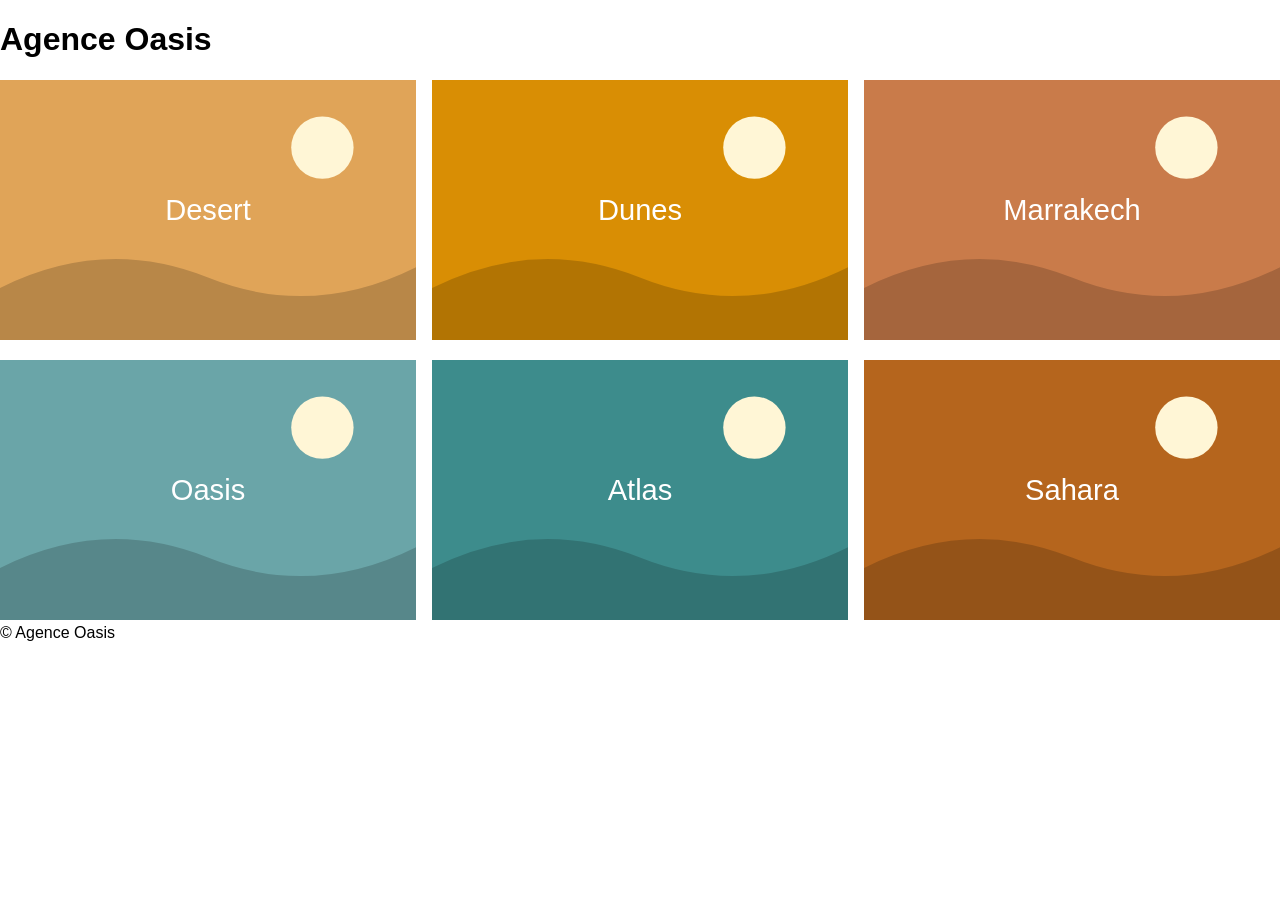
==== Tp7_grid/oasis/index.html @ 4e4cbb76 "saving" ====
<!DOCTYPE html>
<html lang="fr">
<head>
  <meta charset="UTF-8">
  <!-- ERREUR 1 : la balise viewport était absente. Sans elle, le téléphone affiche la page
       avec une largeur de bureau dézoomée et les media queries ne s'appliquent pas comme prévu. -->
  <meta name="viewport" content="width=device-width, initial-scale=1.0">
  <title>Agence Oasis</title>
  <link rel="stylesheet" href="css/style.css">
</head>
<body>
<div class="page">
  <header>
    <h1>Agence Oasis</h1>
  </header>
  <main>
    <section class="offres">
      <article class="carte"><img src="images/offre1.svg" alt="Désert"></article>
      <article class="carte"><img src="images/offre2.svg" alt="Dunes"></article>
      <article class="carte"><img src="images/offre3.svg" alt="Marrakech"></article>
      <article class="carte"><img src="images/offre4.svg" alt="Oasis"></article>
      <article class="carte"><img src="images/offre5.svg" alt="Atlas"></article>
      <article class="carte"><img src="images/offre6.svg" alt="Sahara"></article>
    </section>
  </main>
  <footer>© Agence Oasis</footer>
</div>
</body>
</html>
---- Tp7_grid/oasis/css/style.css ----
/* css/style.css */
body {
  margin: 0;
  font-family: Arial, Helvetica, sans-serif;
}

.page {
  display: grid;
  grid-template-areas:
    "entete"
    "contenu"
    "pied";
}

.page header { grid-area: entete; }

/* ERREUR 2 : la zone s'appelait "content" alors que grid-template-areas déclare "contenu".
   Le nom ne correspondait à aucune zone : le main n'était pas placé là où prévu. */
.page main   { grid-area: contenu; }

.page footer { grid-area: pied; }

/* ERREUR 5 : les images avaient leur taille d'origine (800px) et dépassaient de leur carte
   sur téléphone, d'où le défilement horizontal. max-width: 100% les limite à la largeur de leur conteneur. */
img {
  max-width: 100%;
  height: auto;
}

.offres { display: grid; grid-template-columns: 1fr; gap: 1rem; }

/* ERREUR 3 : le bloc 768px était écrit APRÈS le bloc 1024px. À 1200px les deux conditions sont vraies
   et la règle écrite en dernier (2 colonnes) l'emportait sur celle à 3 colonnes.
   Les media queries min-width s'écrivent de la plus petite à la plus grande largeur. */
@media (min-width: 768px) {
  .page {
    grid-template-columns: 1fr 250px;
    /* ERREUR 4 : la ligne "contenu" n'avait qu'une cellule alors que les autres lignes en ont deux.
       Toutes les lignes de grid-template-areas doivent avoir le même nombre de cellules,
       sinon la déclaration entière est invalide et ignorée. */
    grid-template-areas:
      "entete entete"
      "contenu contenu"
      "pied pied";
  }
  .offres { grid-template-columns: repeat(2, 1fr); }
}

@media (min-width: 1024px) {
  .offres { grid-template-columns: repeat(3, 1fr); }
}
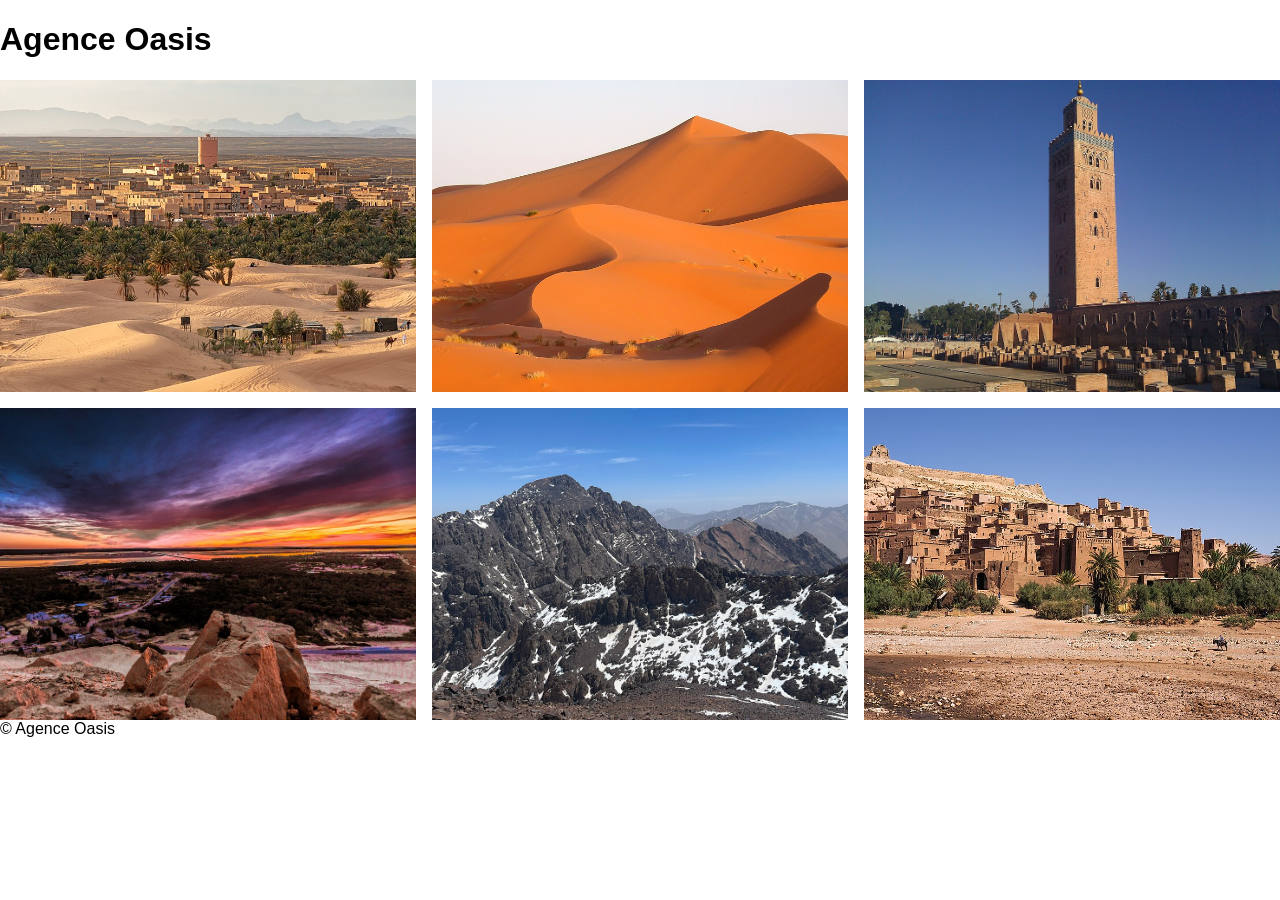
==== commit dfa9b729: "mise a jour des photo" ====
--- a/Tp7_grid/oasis/index.html
+++ b/Tp7_grid/oasis/index.html
@@ -15,12 +15,12 @@
   </header>
   <main>
     <section class="offres">
-      <article class="carte"><img src="images/offre1.svg" alt="Désert"></article>
-      <article class="carte"><img src="images/offre2.svg" alt="Dunes"></article>
-      <article class="carte"><img src="images/offre3.svg" alt="Marrakech"></article>
-      <article class="carte"><img src="images/offre4.svg" alt="Oasis"></article>
-      <article class="carte"><img src="images/offre5.svg" alt="Atlas"></article>
-      <article class="carte"><img src="images/offre6.svg" alt="Sahara"></article>
+      <article class="carte"><img src="images/offre1.jpg" alt="Merzouga, palmeraie et dunes du Sahara"></article>
+      <article class="carte"><img src="images/offre2.jpg" alt="Dunes de l’Erg Chebbi"></article>
+      <article class="carte"><img src="images/offre3.jpg" alt="Minaret de la Koutoubia à Marrakech"></article>
+      <article class="carte"><img src="images/offre4.jpg" alt="Coucher de soleil sur l’oasis de Siwa"></article>
+      <article class="carte"><img src="images/offre5.jpg" alt="Sommets enneigés du Toubkal, Haut Atlas"></article>
+      <article class="carte"><img src="images/offre6.jpg" alt="Ksar d’Aït Benhaddou"></article>
     </section>
   </main>
   <footer>© Agence Oasis</footer>
--- a/Tp7_grid/oasis/css/style.css
+++ b/Tp7_grid/oasis/css/style.css
@@ -27,6 +27,14 @@
   height: auto;
 }
 
+/* Les photos ont des proportions différentes : on les uniformise pour une grille régulière */
+.carte img {
+  display: block;
+  width: 100%;
+  aspect-ratio: 4 / 3;
+  object-fit: cover;
+}
+
 .offres { display: grid; grid-template-columns: 1fr; gap: 1rem; }
 
 /* ERREUR 3 : le bloc 768px était écrit APRÈS le bloc 1024px. À 1200px les deux conditions sont vraies
